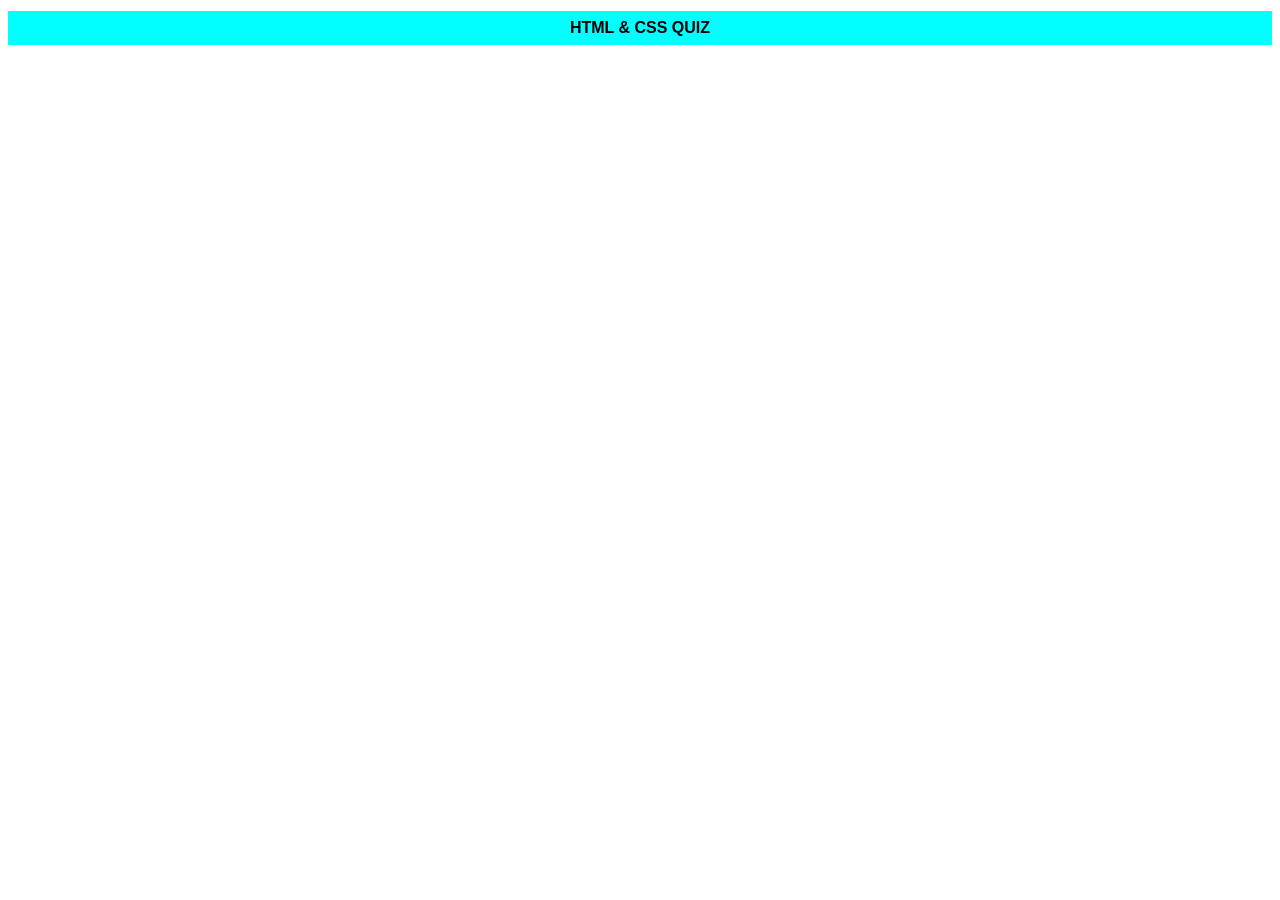
==== index.html @ 7c31d857 "add header title" ====
<!doctype html>
<html lang="en">
  <head>
    <meta charset="utf-8" />
    <meta name="viewport" content="width=device-width, initial-scale=1" />
    <title>HTML & CSS Quizz</title>
    <link rel="stylesheet" href="styles.css" />
  </head>
  <body>
    <header class="header">
      <h1 class="header__title">HTML & CSS QUIZ</h1>
    </header>
  </body>
</html>
---- styles.css ----
.header__title {
  font-family: "Gill Sans", "Gill Sans MT", Calibri, "Trebuchet MS", sans-serif;
  background-color: aqua;
  font-size: 16px;
  text-align: center;
  padding: 8px;
}
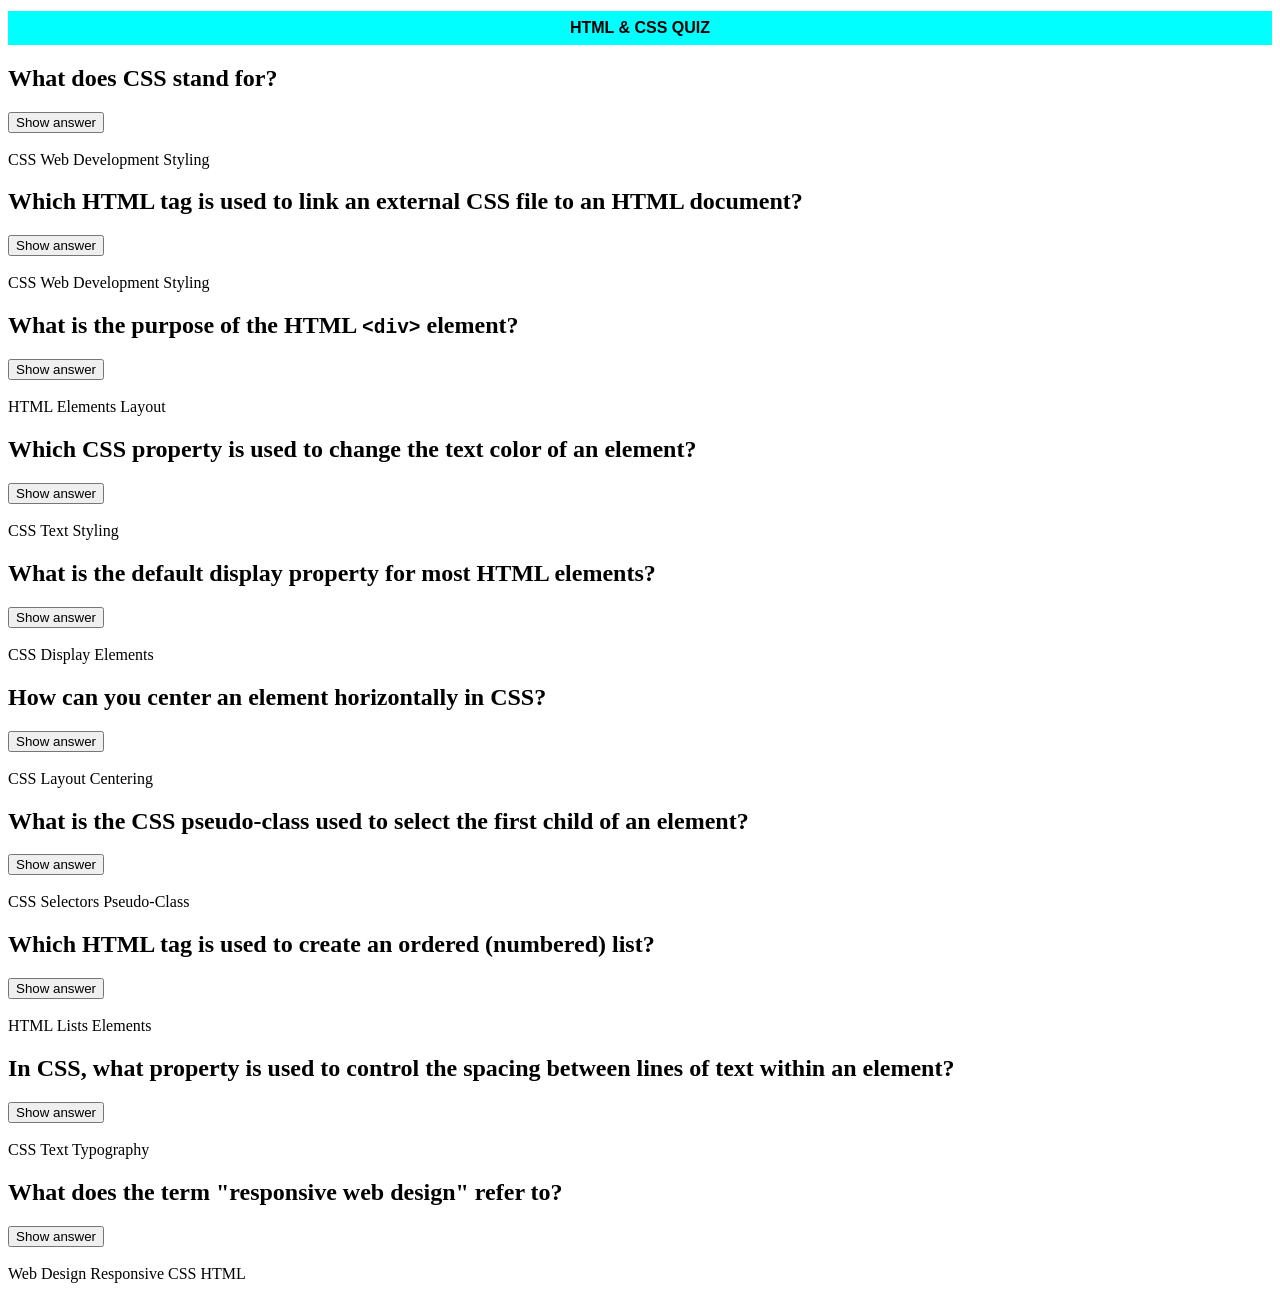
==== commit 59bc25cb: "add question cards" ====
--- a/index.html
+++ b/index.html
@@ -7,8 +7,90 @@
     <link rel="stylesheet" href="styles.css" />
   </head>
   <body>
-    <header class="header">
+   <header class="header">
       <h1 class="header__title">HTML & CSS QUIZ</h1>
     </header>
+    <main class="main">
+      <article class="card">
+        <h2 class="card__title">What does CSS stand for?</h2>
+        <p class="card__answer" hidden>Cascading Style Sheets</p>
+        <button class="card__button">Show answer</button>
+        <div class="card__bookmark"><img src="" alt=""></div>
+        <div class="card__tags">
+        <span class=card__tag">CSS</span> <span class=card__tag">Web Development</span> <span class=card__tag">Styling</span></div>
+      </article>
+            <article class="card">
+        <h2 class="card__title">Which HTML tag is used to link an external CSS file to an HTML document?</h2>
+        <p class="card__answer" hidden>link</p>
+        <button class="card__button">Show answer</button>
+        <div class="card__bookmark"><img src="" alt=""></div>
+        <div class="card__tags">
+        <span class=card__tag">CSS</span> <span class=card__tag">Web Development</span> <span class=card__tag">Styling</span></div>
+      </article>
+            <article class="card">
+        <h2 class="card__title">What is the purpose of the HTML <code>&lt;div&gt;</code> element?</h2>
+        <p class="card__answer" hidden>It is a container element used to group and style content together.</p>
+        <button class="card__button">Show answer</button>
+        <div class="card__bookmark"><img src="" alt=""></div>
+        <div class="card__tags">
+        <span class=card__tag">HTML</span> <span class=card__tag">Elements</span> <span class=card__tag">Layout</span></div>
+      </article>
+            <article class="card">
+        <h2 class="card__title">Which CSS property is used to change the text color of an element?</h2>
+        <p class="card__answer" hidden>Color</p>
+        <button class="card__button">Show answer</button>
+        <div class="card__bookmark"><img src="" alt=""></div>
+        <div class="card__tags">
+        <span class=card__tag">CSS</span> <span class=card__tag">Text</span> <span class=card__tag">Styling</span></div>
+      </article>
+            <article class="card">
+        <h2 class="card__title">What is the default display property for most HTML elements?</h2>
+        <p class="card__answer" hidden>block</p>
+        <button class="card__button">Show answer</button>
+        <div class="card__bookmark"><img src="" alt=""></div>
+        <div class="card__tags">
+        <span class=card__tag">CSS</span> <span class=card__tag">Display</span> <span class=card__tag">Elements</span></div>
+      </article>
+            <article class="card">
+        <h2 class="card__title">How can you center an element horizontally in CSS?</h2>
+        <p class="card__answer" hidden> By setting its margin property to auto.</p>
+        <button class="card__button">Show answer</button>
+        <div class="card__bookmark"><img src="" alt=""></div>
+        <div class="card__tags">
+        <span class=card__tag">CSS</span> <span class=card__tag">Layout</span> <span class=card__tag">Centering</span></div>
+      </article>
+            <article class="card">
+        <h2 class="card__title"> What is the CSS pseudo-class used to select the first child of an element?</h2>
+        <p class="card__answer" hidden>:first-child</p>
+        <button class="card__button">Show answer</button>
+        <div class="card__bookmark"><img src="" alt=""></div>
+        <div class="card__tags">
+        <span class=card__tag">CSS</span> <span class=card__tag">Selectors</span> <span class=card__tag">Pseudo-Class</span></div>
+      </article>
+            <article class="card">
+        <h2 class="card__title">Which HTML tag is used to create an ordered (numbered) list?</h2>
+        <p class="card__answer" hidden>ol</p>
+        <button class="card__button">Show answer</button>
+        <div class="card__bookmark"><img src="" alt=""></div>
+        <div class="card__tags">
+        <span class=card__tag">HTML</span> <span class=card__tag">Lists</span> <span class=card__tag">Elements</span></div>
+      </article>
+            <article class="card">
+        <h2 class="card__title">In CSS, what property is used to control the spacing between lines of text within an element?</h2>
+        <p class="card__answer" hidden>line-height</p>
+        <button class="card__button">Show answer</button>
+        <div class="card__bookmark"><img src="" alt=""></div>
+        <div class="card__tags">
+        <span class=card__tag">CSS</span> <span class=card__tag">Text</span> <span class=card__tag">Typography</span></div>
+      </article>
+            <article class="card">
+        <h2 class="card__title">What does the term "responsive web design" refer to?</h2>
+        <p class="card__answer" hidden>It refers to designing web pages that adapt and display well on various screen sizes and devices.</p>
+        <button class="card__button">Show answer</button>
+        <div class="card__bookmark"><img src="" alt=""></div>
+        <div class="card__tags">
+        <span class=card__tag">Web Design</span> <span class=card__tag">Responsive</span> <span class=card__tag">CSS</span> <span class=card__tag">HTML</span></div>
+      </article>
+    </main>
   </body>
 </html>
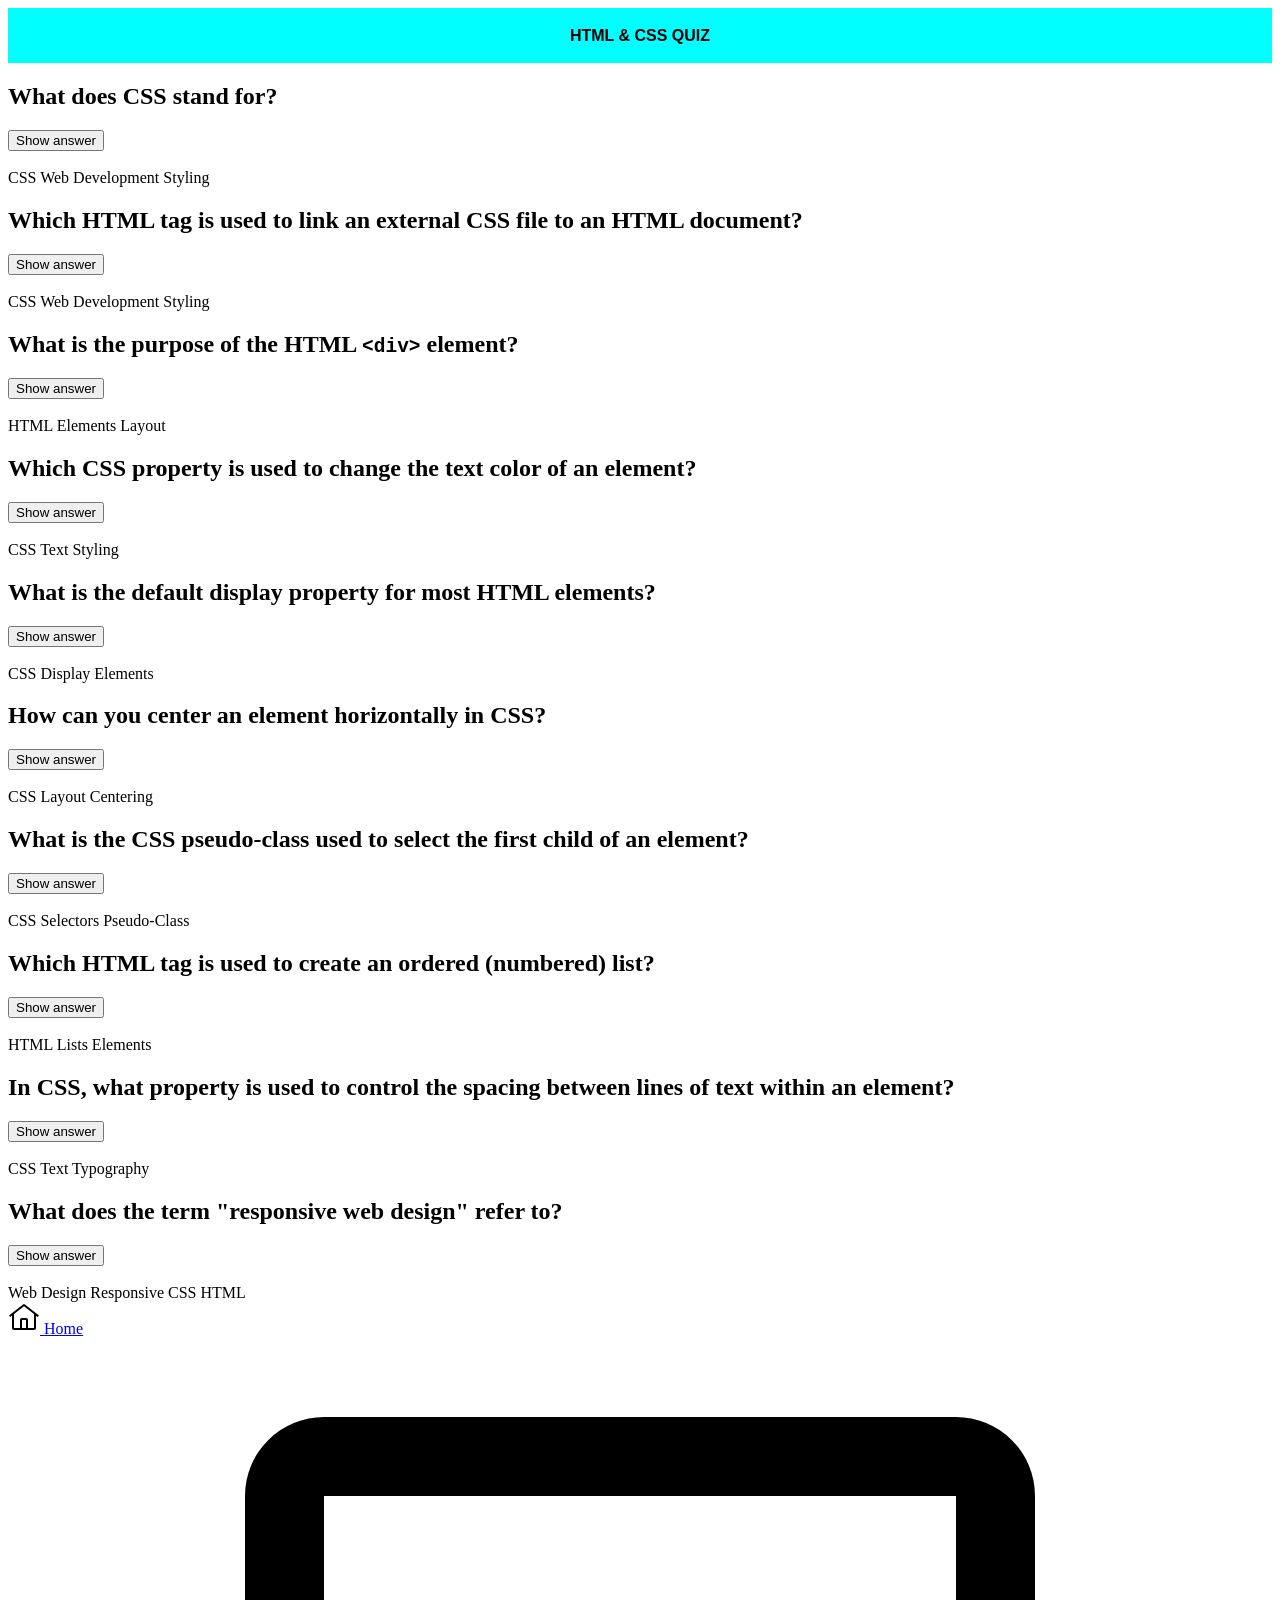
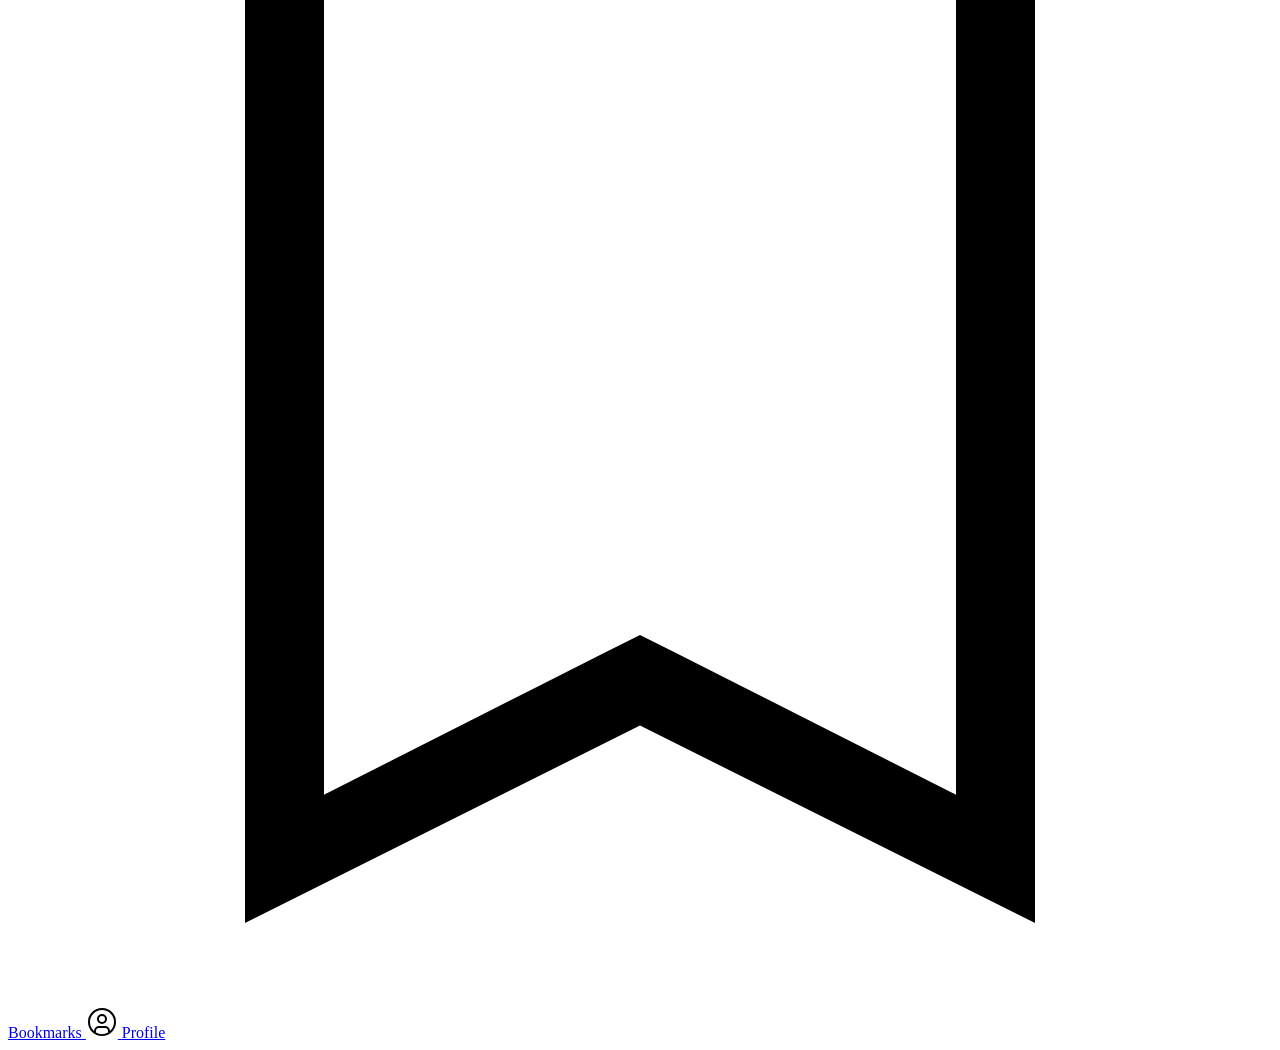
==== commit a1f1f579: "add navbar" ====
--- a/index.html
+++ b/index.html
@@ -4,10 +4,10 @@
     <meta charset="utf-8" />
     <meta name="viewport" content="width=device-width, initial-scale=1" />
     <title>HTML & CSS Quizz</title>
-    <link rel="stylesheet" href="styles.css" />
+    <link rel="stylesheet" href="./styles.css" />
   </head>
   <body>
-   <header class="header">
+    <header class="header">
       <h1 class="header__title">HTML & CSS QUIZ</h1>
     </header>
     <main class="main">
@@ -15,82 +15,156 @@
         <h2 class="card__title">What does CSS stand for?</h2>
         <p class="card__answer" hidden>Cascading Style Sheets</p>
         <button class="card__button">Show answer</button>
-        <div class="card__bookmark"><img src="" alt=""></div>
+        <div class="card__bookmark"><img src="" alt="" /></div>
         <div class="card__tags">
-        <span class=card__tag">CSS</span> <span class=card__tag">Web Development</span> <span class=card__tag">Styling</span></div>
+          <span class="card__tag">CSS</span>
+          <span class="card__tag">Web Development</span>
+          <span class="card__tag">Styling</span>
+        </div>
       </article>
-            <article class="card">
-        <h2 class="card__title">Which HTML tag is used to link an external CSS file to an HTML document?</h2>
+      <article class="card">
+        <h2 class="card__title">
+          Which HTML tag is used to link an external CSS file to an HTML
+          document?
+        </h2>
         <p class="card__answer" hidden>link</p>
         <button class="card__button">Show answer</button>
-        <div class="card__bookmark"><img src="" alt=""></div>
+        <div class="card__bookmark"><img src="" alt="" /></div>
         <div class="card__tags">
-        <span class=card__tag">CSS</span> <span class=card__tag">Web Development</span> <span class=card__tag">Styling</span></div>
+          <span class="card__tag">CSS</span>
+          <span class="card__tag">Web Development</span>
+          <span class="card__tag">Styling</span>
+        </div>
       </article>
-            <article class="card">
-        <h2 class="card__title">What is the purpose of the HTML <code>&lt;div&gt;</code> element?</h2>
-        <p class="card__answer" hidden>It is a container element used to group and style content together.</p>
+      <article class="card">
+        <h2 class="card__title">
+          What is the purpose of the HTML <code>&lt;div&gt;</code> element?
+        </h2>
+        <p class="card__answer" hidden>
+          It is a container element used to group and style content together.
+        </p>
         <button class="card__button">Show answer</button>
-        <div class="card__bookmark"><img src="" alt=""></div>
+        <div class="card__bookmark"><img src="" alt="" /></div>
         <div class="card__tags">
-        <span class=card__tag">HTML</span> <span class=card__tag">Elements</span> <span class=card__tag">Layout</span></div>
+          <span class="card__tag">HTML</span>
+          <span class="card__tag">Elements</span>
+          <span class="card__tag">Layout</span>
+        </div>
       </article>
-            <article class="card">
-        <h2 class="card__title">Which CSS property is used to change the text color of an element?</h2>
+      <article class="card">
+        <h2 class="card__title">
+          Which CSS property is used to change the text color of an element?
+        </h2>
         <p class="card__answer" hidden>Color</p>
         <button class="card__button">Show answer</button>
-        <div class="card__bookmark"><img src="" alt=""></div>
+        <div class="card__bookmark"><img src="" alt="" /></div>
         <div class="card__tags">
-        <span class=card__tag">CSS</span> <span class=card__tag">Text</span> <span class=card__tag">Styling</span></div>
+          <span class="card__tag">CSS</span> <span class="card__tag">Text</span>
+          <span class="card__tag">Styling</span>
+        </div>
       </article>
-            <article class="card">
-        <h2 class="card__title">What is the default display property for most HTML elements?</h2>
+      <article class="card">
+        <h2 class="card__title">
+          What is the default display property for most HTML elements?
+        </h2>
         <p class="card__answer" hidden>block</p>
         <button class="card__button">Show answer</button>
-        <div class="card__bookmark"><img src="" alt=""></div>
+        <div class="card__bookmark"><img src="" alt="" /></div>
         <div class="card__tags">
-        <span class=card__tag">CSS</span> <span class=card__tag">Display</span> <span class=card__tag">Elements</span></div>
+          <span class="card__tag">CSS</span>
+          <span class="card__tag">Display</span>
+          <span class="card__tag">Elements</span>
+        </div>
       </article>
-            <article class="card">
-        <h2 class="card__title">How can you center an element horizontally in CSS?</h2>
-        <p class="card__answer" hidden> By setting its margin property to auto.</p>
+      <article class="card">
+        <h2 class="card__title">
+          How can you center an element horizontally in CSS?
+        </h2>
+        <p class="card__answer" hidden>
+          By setting its margin property to auto.
+        </p>
         <button class="card__button">Show answer</button>
-        <div class="card__bookmark"><img src="" alt=""></div>
+        <div class="card__bookmark"><img src="" alt="" /></div>
         <div class="card__tags">
-        <span class=card__tag">CSS</span> <span class=card__tag">Layout</span> <span class=card__tag">Centering</span></div>
+          <span class="card__tag">CSS</span>
+          <span class="card__tag">Layout</span>
+          <span class="card__tag">Centering</span>
+        </div>
       </article>
-            <article class="card">
-        <h2 class="card__title"> What is the CSS pseudo-class used to select the first child of an element?</h2>
+      <article class="card">
+        <h2 class="card__title">
+          What is the CSS pseudo-class used to select the first child of an
+          element?
+        </h2>
         <p class="card__answer" hidden>:first-child</p>
         <button class="card__button">Show answer</button>
-        <div class="card__bookmark"><img src="" alt=""></div>
+        <div class="card__bookmark"><img src="" alt="" /></div>
         <div class="card__tags">
-        <span class=card__tag">CSS</span> <span class=card__tag">Selectors</span> <span class=card__tag">Pseudo-Class</span></div>
+          <span class="card__tag">CSS</span>
+          <span class="card__tag">Selectors</span>
+          <span class="card__tag">Pseudo-Class</span>
+        </div>
       </article>
-            <article class="card">
-        <h2 class="card__title">Which HTML tag is used to create an ordered (numbered) list?</h2>
+      <article class="card">
+        <h2 class="card__title">
+          Which HTML tag is used to create an ordered (numbered) list?
+        </h2>
         <p class="card__answer" hidden>ol</p>
         <button class="card__button">Show answer</button>
-        <div class="card__bookmark"><img src="" alt=""></div>
+        <div class="card__bookmark"><img src="" alt="" /></div>
         <div class="card__tags">
-        <span class=card__tag">HTML</span> <span class=card__tag">Lists</span> <span class=card__tag">Elements</span></div>
+          <span class="card__tag">HTML</span>
+          <span class="card__tag">Lists</span>
+          <span class="card__tag">Elements</span>
+        </div>
       </article>
-            <article class="card">
-        <h2 class="card__title">In CSS, what property is used to control the spacing between lines of text within an element?</h2>
+      <article class="card">
+        <h2 class="card__title">
+          In CSS, what property is used to control the spacing between lines of
+          text within an element?
+        </h2>
         <p class="card__answer" hidden>line-height</p>
         <button class="card__button">Show answer</button>
-        <div class="card__bookmark"><img src="" alt=""></div>
+        <div class="card__bookmark"><img src="" alt="" /></div>
         <div class="card__tags">
-        <span class=card__tag">CSS</span> <span class=card__tag">Text</span> <span class=card__tag">Typography</span></div>
+          <span class="card__tag">CSS</span> <span class="card__tag">Text</span>
+          <span class="card__tag">Typography</span>
+        </div>
       </article>
-            <article class="card">
-        <h2 class="card__title">What does the term "responsive web design" refer to?</h2>
-        <p class="card__answer" hidden>It refers to designing web pages that adapt and display well on various screen sizes and devices.</p>
+      <article class="card">
+        <h2 class="card__title">
+          What does the term "responsive web design" refer to?
+        </h2>
+        <p class="card__answer" hidden>
+          It refers to designing web pages that adapt and display well on
+          various screen sizes and devices.
+        </p>
         <button class="card__button">Show answer</button>
-        <div class="card__bookmark"><img src="" alt=""></div>
+        <div class="card__bookmark"><img src="" alt="" /></div>
         <div class="card__tags">
-        <span class=card__tag">Web Design</span> <span class=card__tag">Responsive</span> <span class=card__tag">CSS</span> <span class=card__tag">HTML</span></div>
+          <span class="card__tag">Web Design</span>
+          <span class="card__tag">Responsive</span>
+          <span class="card__tag">CSS</span> <span class="card__tag">HTML</span>
+        </div>
       </article>
     </main>
+    <nav class="navbar">
+      <a class="navbar__link" href="index.html">
+        <img class="navbar__icon" src="./assets/home.svg" alt="Home" />
+        <span class="navbar__label">Home</span>
+      </a>
+      <a class="navbar__link" href="bookmarks.html">
+        <img class="navbar__icon" src="./assets/bookmark.svg" alt="Bookmarks" />
+        <span class="navbar__label">Bookmarks</span>
+      </a>
+      <a class="navbar__link" href="profile.html">
+        <img
+          class="navbar__icon"
+          src="./assets/user--avatar.svg"
+          alt="Profile"
+        />
+        <span class="navbar__label">Profile</span>
+      </a>
+    </nav>
   </body>
 </html>
--- a/styles.css
+++ b/styles.css
@@ -1,7 +1,10 @@
-.header__title {
+.header {
   font-family: "Gill Sans", "Gill Sans MT", Calibri, "Trebuchet MS", sans-serif;
   background-color: aqua;
+  padding: 8px;
+}
+
+.header__title {
   font-size: 16px;
   text-align: center;
-  padding: 8px;
 }
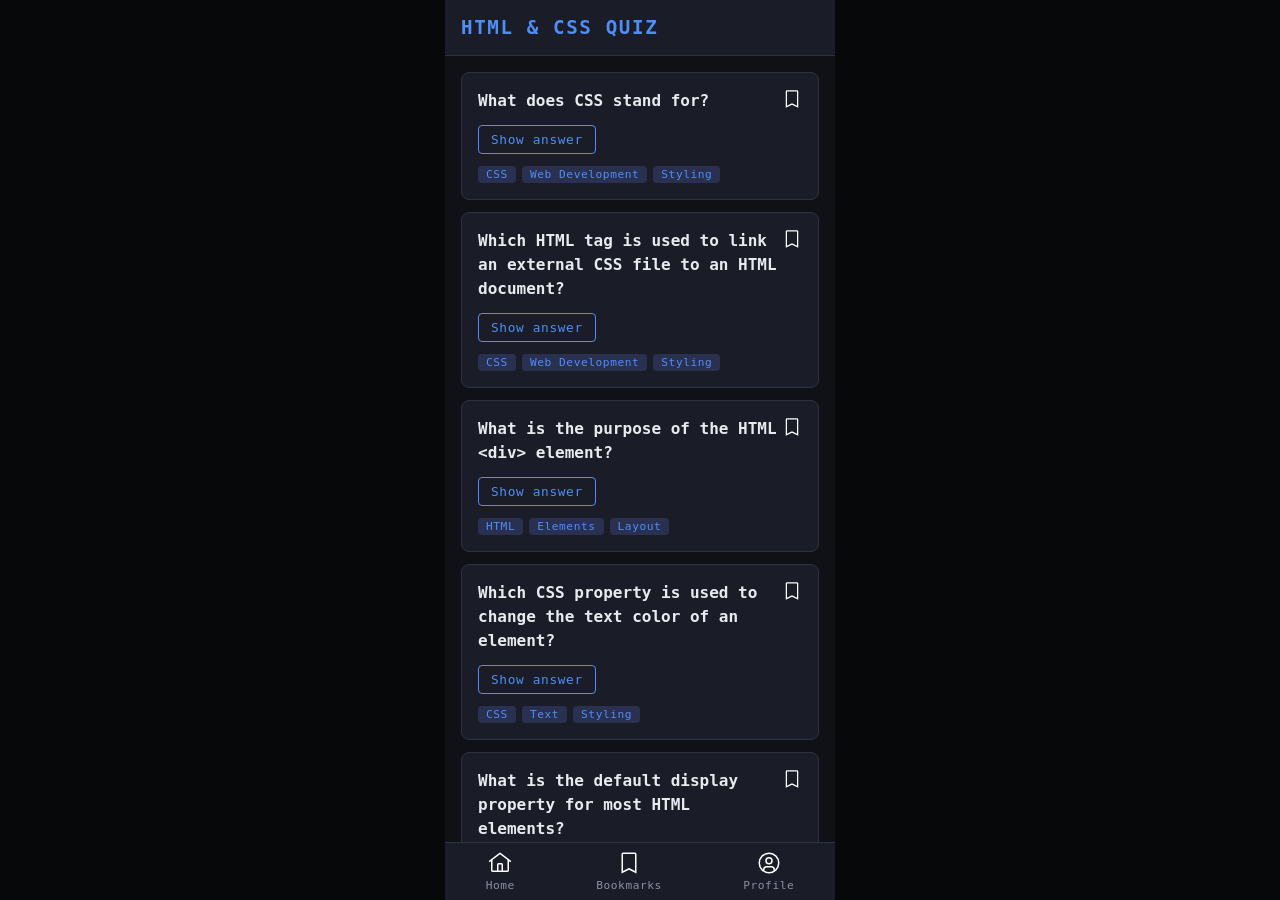
==== commit 7ef9780b: "add styling for homepage" ====
--- a/index.html
+++ b/index.html
@@ -15,7 +15,9 @@
         <h2 class="card__title">What does CSS stand for?</h2>
         <p class="card__answer" hidden>Cascading Style Sheets</p>
         <button class="card__button">Show answer</button>
-        <div class="card__bookmark"><img src="" alt="" /></div>
+        <div class="card__bookmark">
+          <img src="./assets/bookmark.svg" alt="bookmark" />
+        </div>
         <div class="card__tags">
           <span class="card__tag">CSS</span>
           <span class="card__tag">Web Development</span>
@@ -29,7 +31,9 @@
         </h2>
         <p class="card__answer" hidden>link</p>
         <button class="card__button">Show answer</button>
-        <div class="card__bookmark"><img src="" alt="" /></div>
+        <div class="card__bookmark">
+          <img src="./assets/bookmark.svg" alt="bookmark" />
+        </div>
         <div class="card__tags">
           <span class="card__tag">CSS</span>
           <span class="card__tag">Web Development</span>
@@ -44,7 +48,9 @@
           It is a container element used to group and style content together.
         </p>
         <button class="card__button">Show answer</button>
-        <div class="card__bookmark"><img src="" alt="" /></div>
+        <div class="card__bookmark">
+          <img src="./assets/bookmark.svg" alt="bookmark" />
+        </div>
         <div class="card__tags">
           <span class="card__tag">HTML</span>
           <span class="card__tag">Elements</span>
@@ -57,7 +63,9 @@
         </h2>
         <p class="card__answer" hidden>Color</p>
         <button class="card__button">Show answer</button>
-        <div class="card__bookmark"><img src="" alt="" /></div>
+        <div class="card__bookmark">
+          <img src="./assets/bookmark.svg" alt="bookmark" />
+        </div>
         <div class="card__tags">
           <span class="card__tag">CSS</span> <span class="card__tag">Text</span>
           <span class="card__tag">Styling</span>
@@ -69,7 +77,9 @@
         </h2>
         <p class="card__answer" hidden>block</p>
         <button class="card__button">Show answer</button>
-        <div class="card__bookmark"><img src="" alt="" /></div>
+        <div class="card__bookmark">
+          <img src="./assets/bookmark.svg" alt="bookmark" />
+        </div>
         <div class="card__tags">
           <span class="card__tag">CSS</span>
           <span class="card__tag">Display</span>
@@ -84,7 +94,9 @@
           By setting its margin property to auto.
         </p>
         <button class="card__button">Show answer</button>
-        <div class="card__bookmark"><img src="" alt="" /></div>
+        <div class="card__bookmark">
+          <img src="./assets/bookmark.svg" alt="bookmark" />
+        </div>
         <div class="card__tags">
           <span class="card__tag">CSS</span>
           <span class="card__tag">Layout</span>
@@ -98,7 +110,9 @@
         </h2>
         <p class="card__answer" hidden>:first-child</p>
         <button class="card__button">Show answer</button>
-        <div class="card__bookmark"><img src="" alt="" /></div>
+        <div class="card__bookmark">
+          <img src="./assets/bookmark.svg" alt="bookmark" />
+        </div>
         <div class="card__tags">
           <span class="card__tag">CSS</span>
           <span class="card__tag">Selectors</span>
@@ -111,7 +125,9 @@
         </h2>
         <p class="card__answer" hidden>ol</p>
         <button class="card__button">Show answer</button>
-        <div class="card__bookmark"><img src="" alt="" /></div>
+        <div class="card__bookmark">
+          <img src="./assets/bookmark.svg" alt="bookmark" />
+        </div>
         <div class="card__tags">
           <span class="card__tag">HTML</span>
           <span class="card__tag">Lists</span>
@@ -125,7 +141,9 @@
         </h2>
         <p class="card__answer" hidden>line-height</p>
         <button class="card__button">Show answer</button>
-        <div class="card__bookmark"><img src="" alt="" /></div>
+        <div class="card__bookmark">
+          <img src="./assets/bookmark.svg" alt="bookmark" />
+        </div>
         <div class="card__tags">
           <span class="card__tag">CSS</span> <span class="card__tag">Text</span>
           <span class="card__tag">Typography</span>
@@ -140,7 +158,9 @@
           various screen sizes and devices.
         </p>
         <button class="card__button">Show answer</button>
-        <div class="card__bookmark"><img src="" alt="" /></div>
+        <div class="card__bookmark">
+          <img src="./assets/bookmark.svg" alt="bookmark" />
+        </div>
         <div class="card__tags">
           <span class="card__tag">Web Design</span>
           <span class="card__tag">Responsive</span>
--- a/styles.css
+++ b/styles.css
@@ -1,10 +1,4 @@
-.header {
-  font-family: "Gill Sans", "Gill Sans MT", Calibri, "Trebuchet MS", sans-serif;
-  background-color: aqua;
-  padding: 8px;
-}
-
-.header__title {
-  font-size: 16px;
-  text-align: center;
-}
+@import "./global.css";
+@import "./components/header.css";
+@import "./components/card.css";
+@import "./components/navbar.css";
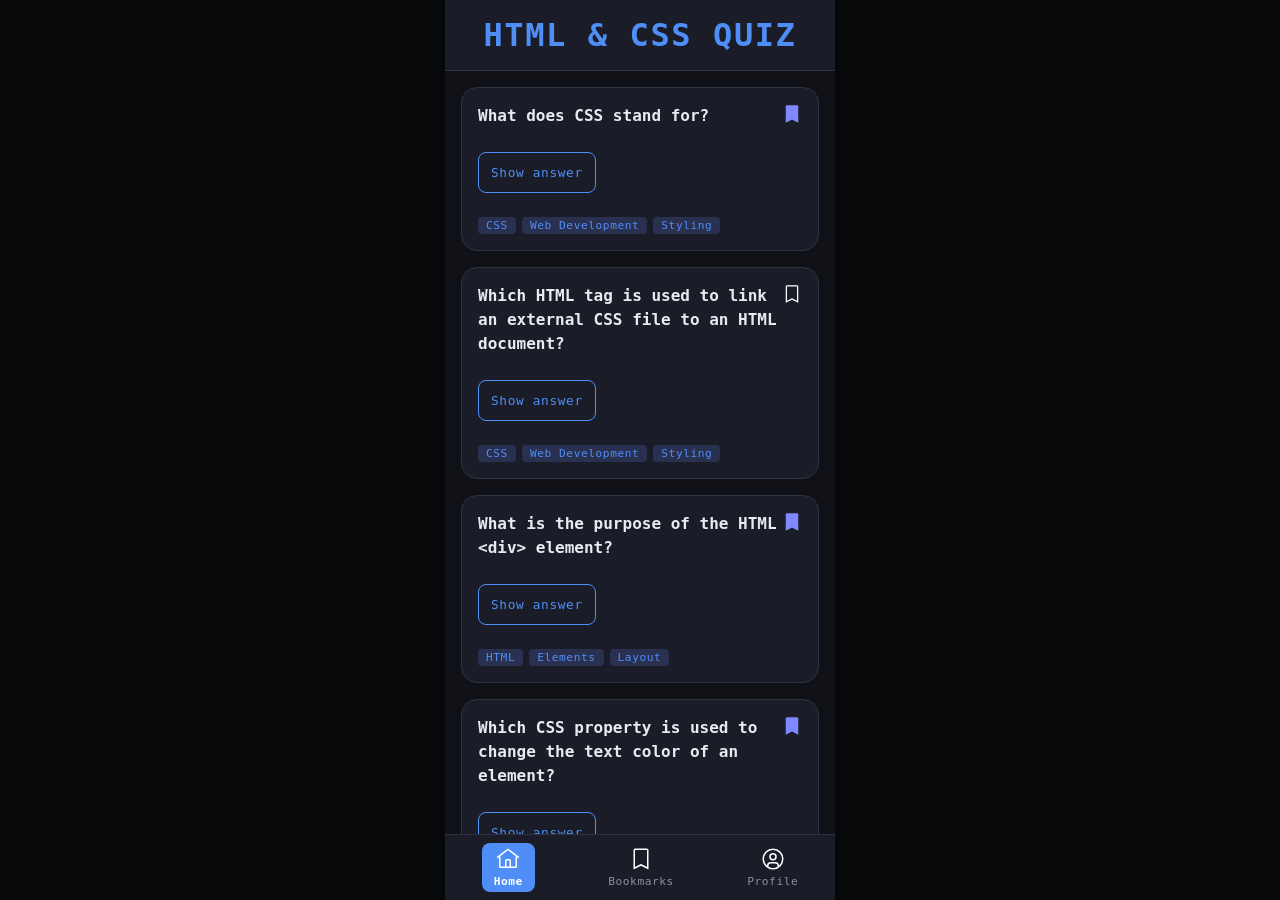
==== commit 816aaf39: "add active states and card style adjustments" ====
--- a/index.html
+++ b/index.html
@@ -15,8 +15,8 @@
         <h2 class="card__title">What does CSS stand for?</h2>
         <p class="card__answer" hidden>Cascading Style Sheets</p>
         <button class="card__button">Show answer</button>
-        <div class="card__bookmark">
-          <img src="./assets/bookmark.svg" alt="bookmark" />
+        <div class="card__bookmark card__bookmark--active">
+          <img src="./assets/bookmark--filled.svg" alt="bookmark" />
         </div>
         <div class="card__tags">
           <span class="card__tag">CSS</span>
@@ -48,8 +48,8 @@
           It is a container element used to group and style content together.
         </p>
         <button class="card__button">Show answer</button>
-        <div class="card__bookmark">
-          <img src="./assets/bookmark.svg" alt="bookmark" />
+        <div class="card__bookmark card__bookmark--active">
+          <img src="./assets/bookmark--filled.svg" alt="bookmark" />
         </div>
         <div class="card__tags">
           <span class="card__tag">HTML</span>
@@ -63,8 +63,8 @@
         </h2>
         <p class="card__answer" hidden>Color</p>
         <button class="card__button">Show answer</button>
-        <div class="card__bookmark">
-          <img src="./assets/bookmark.svg" alt="bookmark" />
+        <div class="card__bookmark card__bookmark--active">
+          <img src="./assets/bookmark--filled.svg" alt="bookmark" />
         </div>
         <div class="card__tags">
           <span class="card__tag">CSS</span> <span class="card__tag">Text</span>
@@ -158,8 +158,8 @@
           various screen sizes and devices.
         </p>
         <button class="card__button">Show answer</button>
-        <div class="card__bookmark">
-          <img src="./assets/bookmark.svg" alt="bookmark" />
+        <div class="card__bookmark card__bookmark--active">
+          <img src="./assets/bookmark--filled.svg" alt="bookmark" />
         </div>
         <div class="card__tags">
           <span class="card__tag">Web Design</span>
@@ -169,7 +169,7 @@
       </article>
     </main>
     <nav class="navbar">
-      <a class="navbar__link" href="index.html">
+      <a class="navbar__link navbar__link--active" href="index.html">
         <img class="navbar__icon" src="./assets/home.svg" alt="Home" />
         <span class="navbar__label">Home</span>
       </a>
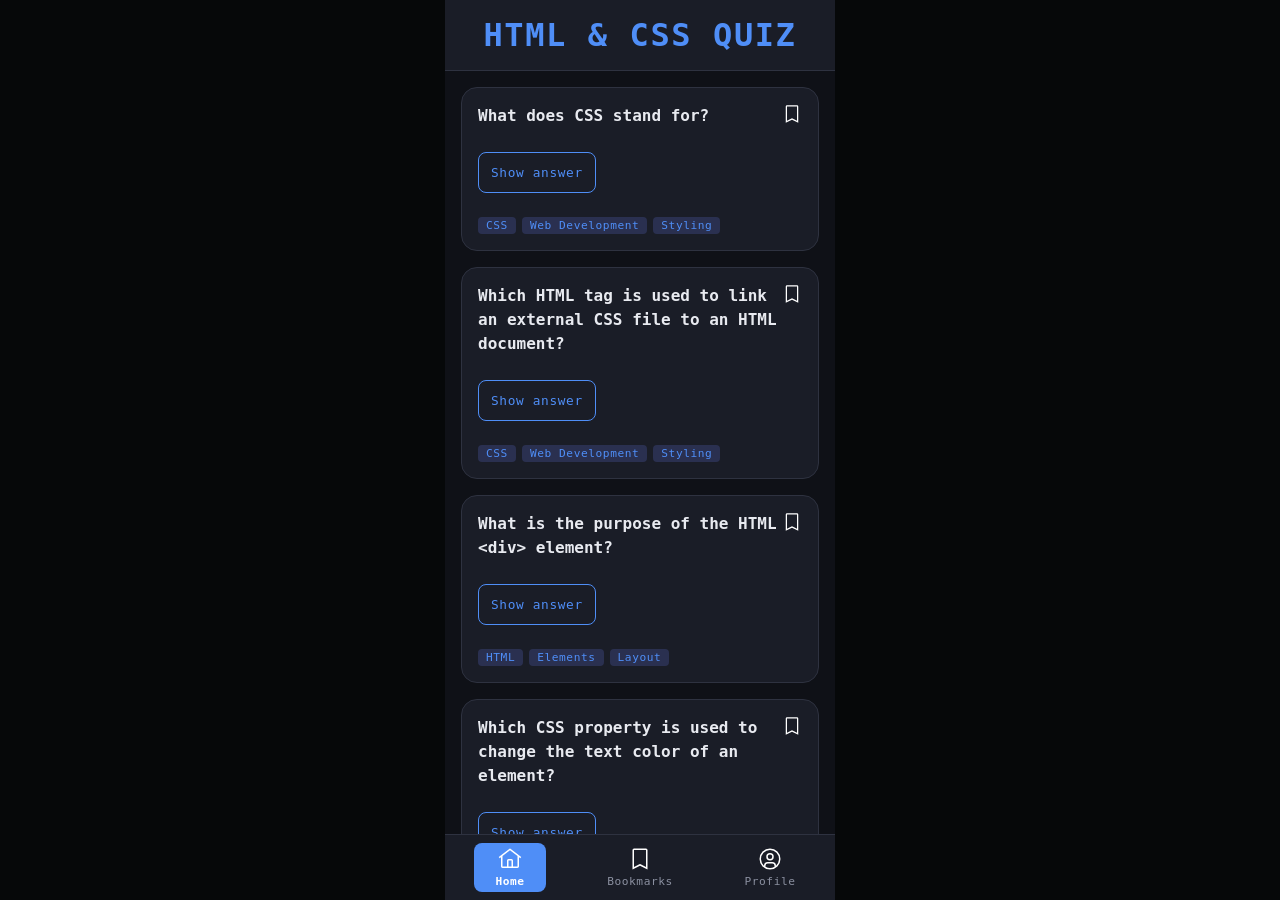
==== commit 85735b09: "updates Recap Project 1" ====
--- a/index.html
+++ b/index.html
@@ -15,8 +15,8 @@
         <h2 class="card__title">What does CSS stand for?</h2>
         <p class="card__answer" hidden>Cascading Style Sheets</p>
         <button class="card__button">Show answer</button>
-        <div class="card__bookmark card__bookmark--active">
-          <img src="./assets/bookmark--filled.svg" alt="bookmark" />
+        <div class="card__bookmark">
+          <img src="./assets/bookmark.svg" alt="Not bookmarked" />
         </div>
         <div class="card__tags">
           <span class="card__tag">CSS</span>
@@ -32,7 +32,7 @@
         <p class="card__answer" hidden>link</p>
         <button class="card__button">Show answer</button>
         <div class="card__bookmark">
-          <img src="./assets/bookmark.svg" alt="bookmark" />
+          <img src="./assets/bookmark.svg" alt="Not bookmarked" />
         </div>
         <div class="card__tags">
           <span class="card__tag">CSS</span>
@@ -48,8 +48,8 @@
           It is a container element used to group and style content together.
         </p>
         <button class="card__button">Show answer</button>
-        <div class="card__bookmark card__bookmark--active">
-          <img src="./assets/bookmark--filled.svg" alt="bookmark" />
+        <div class="card__bookmark">
+          <img src="./assets/bookmark.svg" alt="Not bookmarked" />
         </div>
         <div class="card__tags">
           <span class="card__tag">HTML</span>
@@ -63,8 +63,8 @@
         </h2>
         <p class="card__answer" hidden>Color</p>
         <button class="card__button">Show answer</button>
-        <div class="card__bookmark card__bookmark--active">
-          <img src="./assets/bookmark--filled.svg" alt="bookmark" />
+        <div class="card__bookmark">
+          <img src="./assets/bookmark.svg" alt="Not bookmarked" />
         </div>
         <div class="card__tags">
           <span class="card__tag">CSS</span> <span class="card__tag">Text</span>
@@ -78,7 +78,7 @@
         <p class="card__answer" hidden>block</p>
         <button class="card__button">Show answer</button>
         <div class="card__bookmark">
-          <img src="./assets/bookmark.svg" alt="bookmark" />
+          <img src="./assets/bookmark.svg" alt="Not bookmarked" />
         </div>
         <div class="card__tags">
           <span class="card__tag">CSS</span>
@@ -95,7 +95,7 @@
         </p>
         <button class="card__button">Show answer</button>
         <div class="card__bookmark">
-          <img src="./assets/bookmark.svg" alt="bookmark" />
+          <img src="./assets/bookmark.svg" alt="Not bookmarked" />
         </div>
         <div class="card__tags">
           <span class="card__tag">CSS</span>
@@ -111,7 +111,7 @@
         <p class="card__answer" hidden>:first-child</p>
         <button class="card__button">Show answer</button>
         <div class="card__bookmark">
-          <img src="./assets/bookmark.svg" alt="bookmark" />
+          <img src="./assets/bookmark.svg" alt="Not bookmarked" />
         </div>
         <div class="card__tags">
           <span class="card__tag">CSS</span>
@@ -126,7 +126,7 @@
         <p class="card__answer" hidden>ol</p>
         <button class="card__button">Show answer</button>
         <div class="card__bookmark">
-          <img src="./assets/bookmark.svg" alt="bookmark" />
+          <img src="./assets/bookmark.svg" alt="Not bookmarked" />
         </div>
         <div class="card__tags">
           <span class="card__tag">HTML</span>
@@ -142,7 +142,7 @@
         <p class="card__answer" hidden>line-height</p>
         <button class="card__button">Show answer</button>
         <div class="card__bookmark">
-          <img src="./assets/bookmark.svg" alt="bookmark" />
+          <img src="./assets/bookmark.svg" alt="Not bookmarked" />
         </div>
         <div class="card__tags">
           <span class="card__tag">CSS</span> <span class="card__tag">Text</span>
@@ -158,8 +158,8 @@
           various screen sizes and devices.
         </p>
         <button class="card__button">Show answer</button>
-        <div class="card__bookmark card__bookmark--active">
-          <img src="./assets/bookmark--filled.svg" alt="bookmark" />
+        <div class="card__bookmark">
+          <img src="./assets/bookmark.svg" alt="Not bookmarked" />
         </div>
         <div class="card__tags">
           <span class="card__tag">Web Design</span>
--- a/styles.css
+++ b/styles.css
@@ -2,3 +2,4 @@
 @import "./components/header.css";
 @import "./components/card.css";
 @import "./components/navbar.css";
+@import "./components/profile.css";
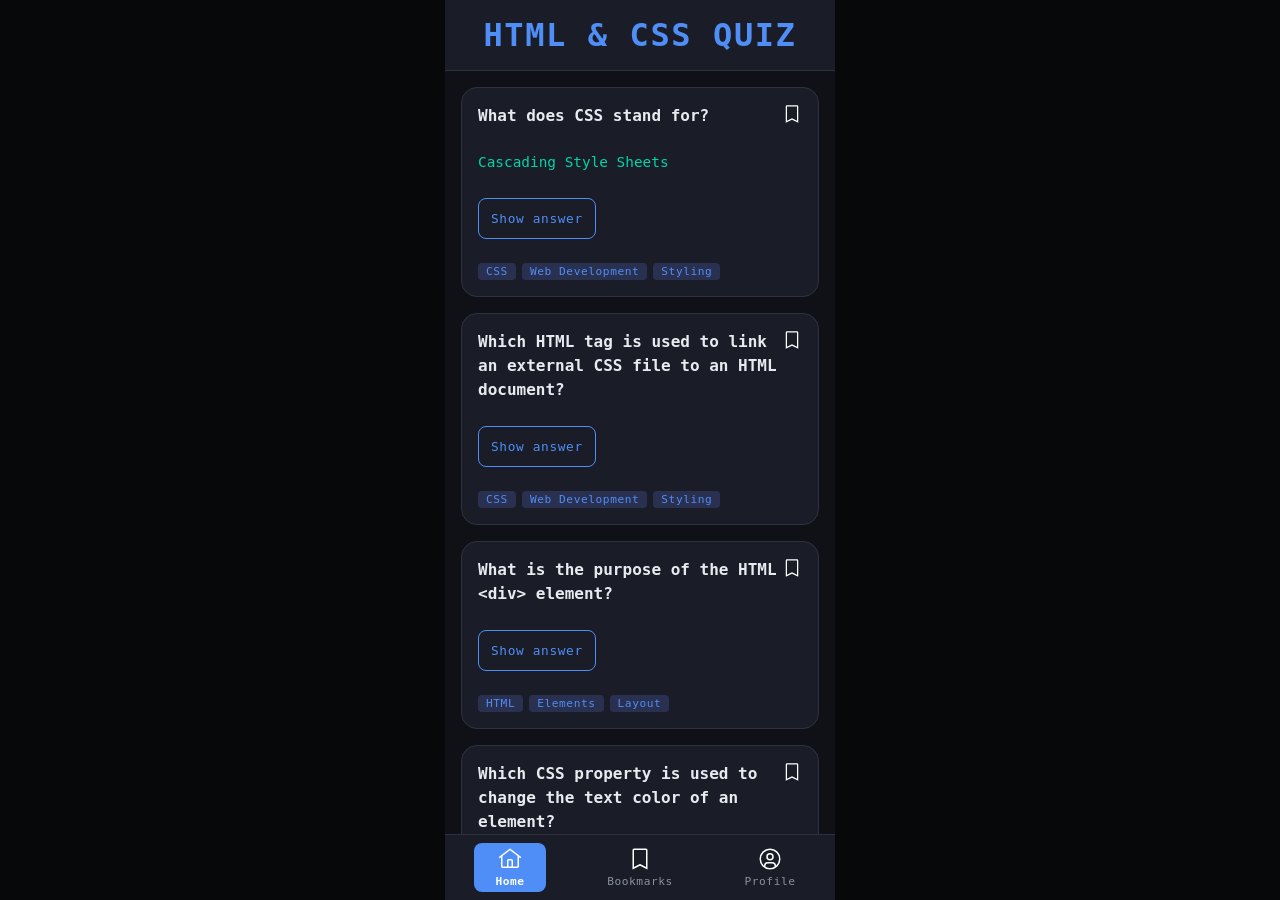
==== commit 11eef240: "Recap 2, first task" ====
--- a/index.html
+++ b/index.html
@@ -13,7 +13,7 @@
     <main class="main">
       <article class="card">
         <h2 class="card__title">What does CSS stand for?</h2>
-        <p class="card__answer" hidden>Cascading Style Sheets</p>
+        <p class="card__answer hidden">Cascading Style Sheets</p>
         <button class="card__button">Show answer</button>
         <div class="card__bookmark">
           <img src="./assets/bookmark.svg" alt="Not bookmarked" />
@@ -186,5 +186,6 @@
         <span class="navbar__label">Profile</span>
       </a>
     </nav>
+    <script src="card.js" defer></script>
   </body>
 </html>
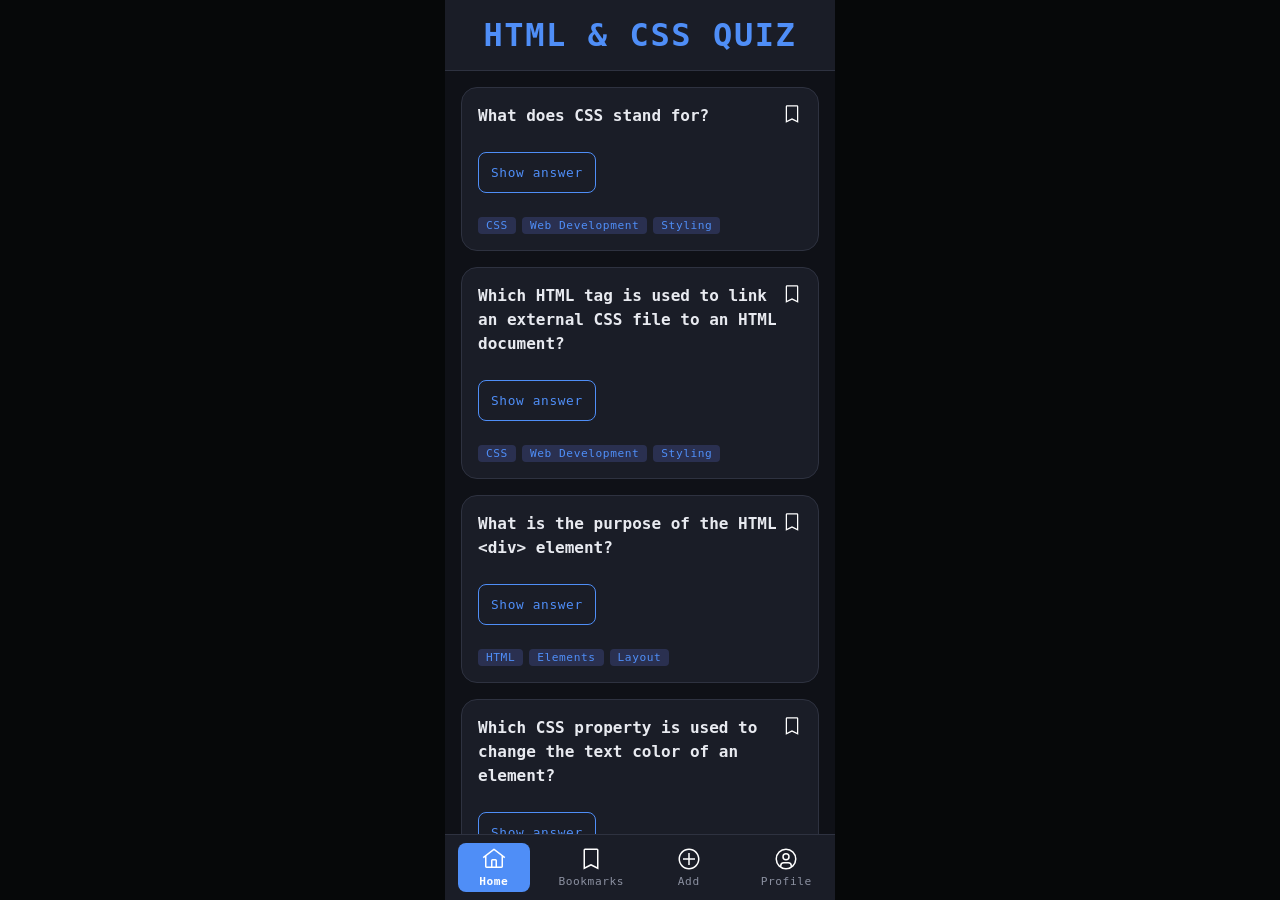
==== commit 15f19389: "Recap 2, second  task - form page" ====
--- a/index.html
+++ b/index.html
@@ -177,6 +177,14 @@
         <img class="navbar__icon" src="./assets/bookmark.svg" alt="Bookmarks" />
         <span class="navbar__label">Bookmarks</span>
       </a>
+      <a class="navbar__link" href="form.html">
+        <img
+          class="navbar__icon"
+          src="./assets/add.svg"
+          alt="Add a new question"
+        />
+        <span class="navbar__label">Add</span>
+      </a>
       <a class="navbar__link" href="profile.html">
         <img
           class="navbar__icon"
--- a/styles.css
+++ b/styles.css
@@ -3,3 +3,4 @@
 @import "./components/card.css";
 @import "./components/navbar.css";
 @import "./components/profile.css";
+@import "./components/form.css";
